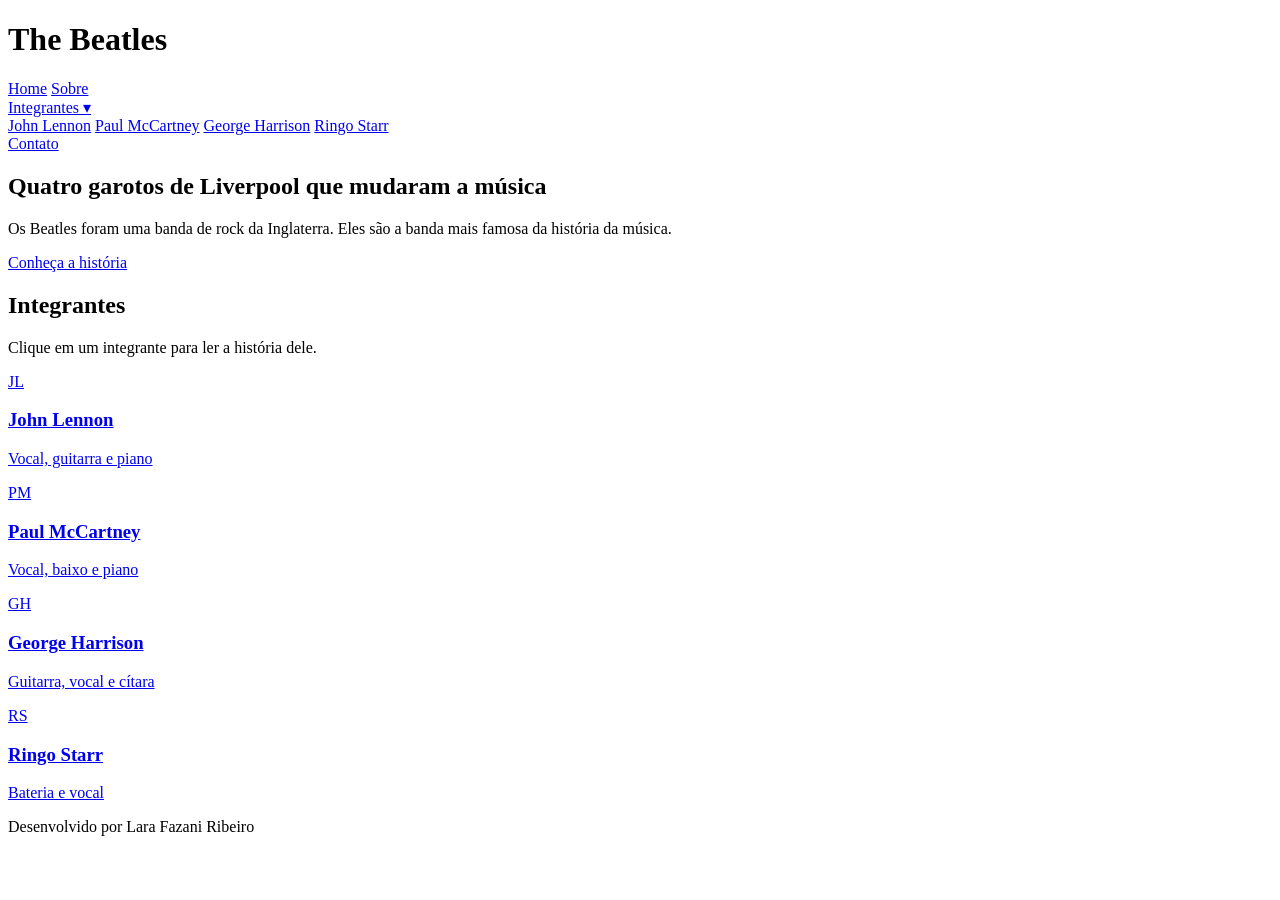
==== index.html @ d7828766 "Add files via upload" ====
<!DOCTYPE html>
<html lang="pt-BR">
<head>
  <meta charset="UTF-8">
  <meta name="viewport" content="width=device-width, initial-scale=1.0">
  <title>The Beatles - Home</title>
  <link href="https://fonts.googleapis.com/css2?family=Righteous&family=Work+Sans:wght@400;700&display=swap" rel="stylesheet">
  <link rel="stylesheet" href="css/style.css">
</head>
<body>

  <header>
    <h1>The Beatles</h1>
    <nav>
      <a href="index.html" class="ativo">Home</a>
      <a href="sobre.html">Sobre</a>
      <div class="submenu">
        <a href="#">Integrantes &#9662;</a>
        <div class="submenu-itens">
          <a href="john.html">John Lennon</a>
          <a href="paul.html">Paul McCartney</a>
          <a href="george.html">George Harrison</a>
          <a href="ringo.html">Ringo Starr</a>
        </div>
      </div>
      <a href="contato.html">Contato</a>
    </nav>
  </header>

  <main>
    <div class="destaque">
      <div class="texto">
        <h2>Quatro garotos de Liverpool que mudaram a música</h2>
        <p>Os Beatles foram uma banda de rock da Inglaterra. Eles são a banda mais famosa da história da música.</p>
        <a class="botao" href="sobre.html">Conheça a história</a>
      </div>
      <div class="disco"></div>
    </div>

    <h2>Integrantes</h2>
    <p>Clique em um integrante para ler a história dele.</p>
    <div class="cartoes">
      <a class="cartao" href="john.html">
        <div class="foto vermelho">JL</div>
        <h3>John Lennon</h3>
        <p>Vocal, guitarra e piano</p>
      </a>
      <a class="cartao" href="paul.html">
        <div class="foto azul">PM</div>
        <h3>Paul McCartney</h3>
        <p>Vocal, baixo e piano</p>
      </a>
      <a class="cartao" href="george.html">
        <div class="foto verde">GH</div>
        <h3>George Harrison</h3>
        <p>Guitarra, vocal e cítara</p>
      </a>
      <a class="cartao" href="ringo.html">
        <div class="foto laranja">RS</div>
        <h3>Ringo Starr</h3>
        <p>Bateria e vocal</p>
      </a>
    </div>
  </main>

  <footer>
    <p>Desenvolvido por Lara Fazani Ribeiro</p>
  </footer>

</body>
</html>
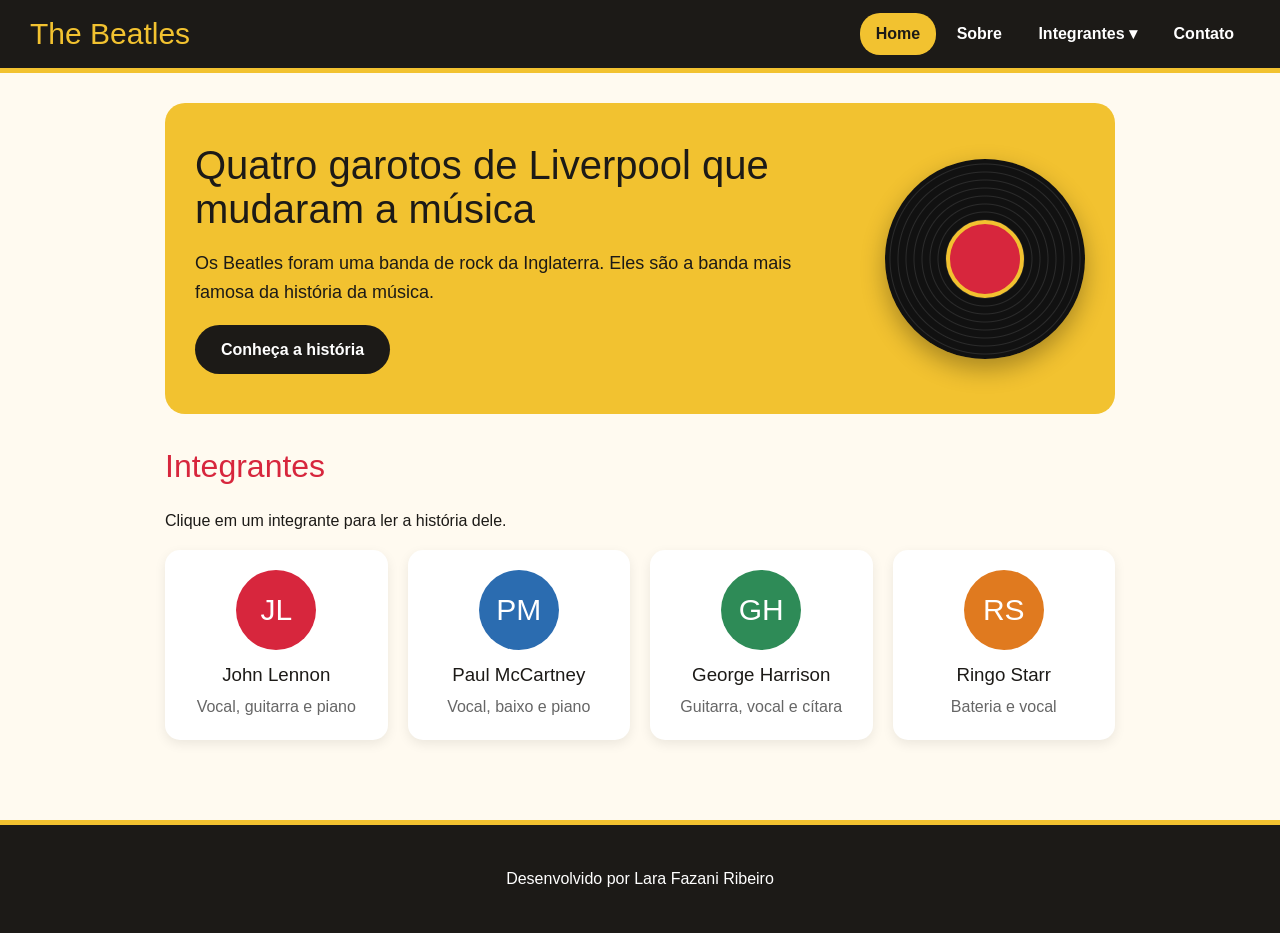
==== commit 52bc3393: "Add files via upload" ====
--- a/index.html
+++ b/index.html
@@ -5,7 +5,407 @@
   <meta name="viewport" content="width=device-width, initial-scale=1.0">
   <title>The Beatles - Home</title>
   <link href="https://fonts.googleapis.com/css2?family=Righteous&family=Work+Sans:wght@400;700&display=swap" rel="stylesheet">
-  <link rel="stylesheet" href="css/style.css">
+  <style>
+/* ===== Estilo do site The Beatles ===== */
+
+/* Cores usadas:
+   amarelo  #f2c230
+   vermelho #d7263d
+   preto    #1c1a17
+   creme    #fffaf0 */
+
+body {
+  margin: 0;
+  font-family: "Work Sans", Arial, sans-serif;
+  background-color: #fffaf0;
+  color: #1c1a17;
+  line-height: 1.6;
+}
+
+h1, h2, h3 {
+  font-family: "Righteous", Arial, sans-serif;
+  font-weight: normal;
+}
+
+/* ===== Menu ===== */
+header {
+  background-color: #1c1a17;
+  border-bottom: 5px solid #f2c230;
+  padding: 10px 30px;
+  display: flex;
+  justify-content: space-between;
+  align-items: center;
+  flex-wrap: wrap;
+}
+
+header h1 {
+  color: #f2c230;
+  margin: 0;
+  font-size: 30px;
+}
+
+nav a {
+  display: inline-block;
+  color: white;
+  text-decoration: none;
+  font-weight: bold;
+  padding: 8px 16px;
+  border-radius: 20px;
+}
+
+nav a:hover {
+  background-color: #3a3631;
+}
+
+nav a.ativo {
+  background-color: #f2c230;
+  color: #1c1a17;
+}
+
+/* Submenu dos integrantes */
+.submenu {
+  display: inline-block;
+  position: relative;
+}
+
+.submenu-itens {
+  display: none;
+  position: absolute;
+  top: 100%;
+  left: 0;
+  background-color: #1c1a17;
+  border-top: 4px solid #f2c230;
+  border-radius: 0 0 10px 10px;
+  min-width: 190px;
+  padding: 8px;
+  z-index: 10;
+}
+
+.submenu-itens a {
+  display: block;
+  border-radius: 8px;
+}
+
+.submenu:hover .submenu-itens {
+  display: block;
+}
+
+/* ===== Conteúdo ===== */
+main {
+  max-width: 950px;
+  margin: 0 auto;
+  padding: 30px 20px;
+}
+
+h2 {
+  color: #d7263d;
+  font-size: 32px;
+  margin-bottom: 10px;
+}
+
+/* Destaque da Home */
+.destaque {
+  background-color: #f2c230;
+  border-radius: 20px;
+  padding: 40px 30px;
+  display: flex;
+  align-items: center;
+  gap: 40px;
+  flex-wrap: wrap;
+}
+
+.destaque div.texto {
+  flex: 1;
+  min-width: 250px;
+}
+
+.destaque h2 {
+  color: #1c1a17;
+  font-size: 40px;
+  margin-top: 0;
+  line-height: 1.1;
+}
+
+.destaque p {
+  font-size: 18px;
+}
+
+/* Disco de vinil feito com CSS */
+.disco {
+  width: 200px;
+  height: 200px;
+  border-radius: 50%;
+  background: repeating-radial-gradient(#111 0px, #111 6px, #2b2b2b 7px, #111 8px);
+  position: relative;
+  box-shadow: 0 10px 25px rgba(0, 0, 0, 0.3);
+  margin: 0 auto;
+  animation: girar 5s linear infinite;
+}
+
+.disco::after {
+  content: "";
+  position: absolute;
+  width: 70px;
+  height: 70px;
+  background-color: #d7263d;
+  border: 4px solid #f2c230;
+  border-radius: 50%;
+  top: 61px;
+  left: 61px;
+}
+
+@keyframes girar {
+  from { transform: rotate(0deg); }
+  to { transform: rotate(360deg); }
+}
+
+/* Botão */
+.botao, button {
+  display: inline-block;
+  background-color: #1c1a17;
+  color: white;
+  text-decoration: none;
+  font-weight: bold;
+  padding: 12px 26px;
+  border: none;
+  border-radius: 25px;
+  font-size: 16px;
+  cursor: pointer;
+  font-family: inherit;
+}
+
+.botao:hover, button:hover {
+  background-color: #d7263d;
+}
+
+/* Cartões dos integrantes */
+.cartoes {
+  display: grid;
+  grid-template-columns: repeat(auto-fit, minmax(200px, 1fr));
+  gap: 20px;
+}
+
+.cartao {
+  background-color: white;
+  border-radius: 15px;
+  padding: 20px;
+  text-align: center;
+  box-shadow: 0 4px 12px rgba(0, 0, 0, 0.08);
+  text-decoration: none;
+  color: #1c1a17;
+  transition: transform 0.2s;
+}
+
+.cartao:hover {
+  transform: translateY(-5px);
+}
+
+.cartao h3 {
+  margin: 10px 0 5px 0;
+}
+
+.cartao p {
+  margin: 0;
+  color: #666;
+}
+
+/* Círculo com as iniciais */
+.foto {
+  width: 80px;
+  height: 80px;
+  border-radius: 50%;
+  color: white;
+  font-family: "Righteous", Arial, sans-serif;
+  font-size: 30px;
+  line-height: 80px;
+  text-align: center;
+  margin: 0 auto;
+}
+
+.grande {
+  width: 130px;
+  height: 130px;
+  font-size: 48px;
+  line-height: 130px;
+  margin: 0;
+  border: 5px solid white;
+}
+
+.vermelho { background-color: #d7263d; }
+.azul { background-color: #2b6cb0; }
+.verde { background-color: #2e8b57; }
+.laranja { background-color: #e07a1f; }
+
+/* Página de cada integrante */
+.topo-membro {
+  border-radius: 20px;
+  padding: 30px;
+  display: flex;
+  align-items: center;
+  gap: 30px;
+  flex-wrap: wrap;
+  color: white;
+}
+
+.topo-membro h2 {
+  color: white;
+  font-size: 42px;
+  margin: 0;
+}
+
+.topo-membro p {
+  margin: 0;
+  font-size: 18px;
+}
+
+.ficha {
+  background-color: white;
+  border-left: 6px solid #f2c230;
+  border-radius: 10px;
+  padding: 15px 20px;
+  margin: 25px 0;
+  box-shadow: 0 4px 12px rgba(0, 0, 0, 0.08);
+}
+
+.ficha p {
+  margin: 5px 0;
+}
+
+/* Linha do tempo (página Sobre) */
+.linha-tempo {
+  list-style: none;
+  padding: 0;
+  border-left: 4px solid #f2c230;
+  margin-left: 10px;
+}
+
+.linha-tempo li {
+  padding: 0 0 20px 25px;
+  position: relative;
+}
+
+.linha-tempo li::before {
+  content: "";
+  position: absolute;
+  left: -12px;
+  top: 5px;
+  width: 20px;
+  height: 20px;
+  background-color: #d7263d;
+  border-radius: 50%;
+}
+
+.linha-tempo strong {
+  color: #d7263d;
+  font-family: "Righteous", Arial, sans-serif;
+  font-size: 20px;
+  display: block;
+}
+
+/* Tabela */
+table {
+  width: 100%;
+  border-collapse: collapse;
+  background-color: white;
+  border-radius: 10px;
+  overflow: hidden;
+  box-shadow: 0 4px 12px rgba(0, 0, 0, 0.08);
+}
+
+th, td {
+  padding: 12px 15px;
+  text-align: left;
+  border-bottom: 1px solid #eee;
+}
+
+th {
+  background-color: #f2c230;
+}
+
+tr:hover td {
+  background-color: #fff6d6;
+}
+
+/* ===== Formulário ===== */
+form {
+  background-color: white;
+  border-radius: 15px;
+  padding: 30px;
+  max-width: 520px;
+  box-shadow: 0 4px 12px rgba(0, 0, 0, 0.08);
+}
+
+label {
+  display: block;
+  font-weight: bold;
+  margin-top: 15px;
+}
+
+input, select, textarea {
+  width: 100%;
+  padding: 12px;
+  margin-top: 5px;
+  border: 2px solid #ccc;
+  border-radius: 8px;
+  font-size: 16px;
+  font-family: inherit;
+  box-sizing: border-box;
+}
+
+input:focus, select:focus, textarea:focus {
+  border-color: #f2c230;
+  outline: none;
+}
+
+textarea {
+  height: 120px;
+}
+
+select {
+  background-color: white;
+}
+
+.erro {
+  display: block;
+  color: #d7263d;
+  font-size: 14px;
+  font-weight: bold;
+}
+
+#sucesso {
+  color: #2e8b57;
+  font-weight: bold;
+}
+
+button {
+  margin-top: 20px;
+}
+
+/* ===== Rodapé ===== */
+footer {
+  background-color: #1c1a17;
+  color: white;
+  text-align: center;
+  padding: 25px;
+  margin-top: 50px;
+  border-top: 5px solid #f2c230;
+}
+
+/* ===== Celular ===== */
+@media (max-width: 600px) {
+  header {
+    justify-content: center;
+    text-align: center;
+  }
+  header h1 {
+    margin-bottom: 8px;
+  }
+  .destaque h2 {
+    font-size: 30px;
+  }
+}
+
+  </style>
 </head>
 <body>
 
